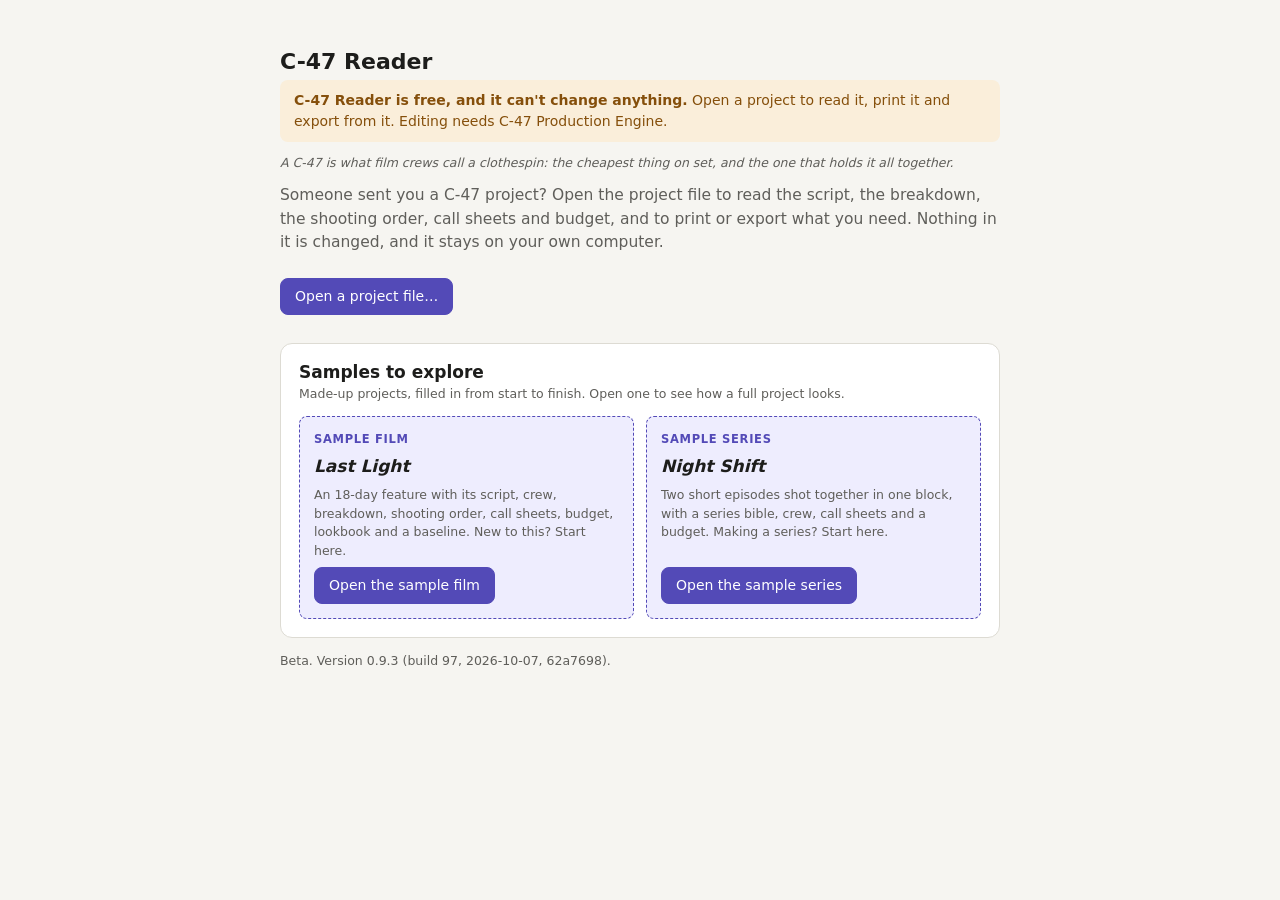
==== reader/index.html @ 86b0354d "Web beta and reader feralucce/c47-production-engine@62a7698caaa9f60eac550958cb6850347ad1d078" ====
<!doctype html>
<html lang="en">
  <head>
    <meta http-equiv="Content-Security-Policy" content="default-src 'self'; script-src 'self' blob:; worker-src 'self' blob:; style-src 'self' 'unsafe-inline'; font-src 'self' data:; img-src 'self' data: blob:; connect-src 'none'; object-src 'none'; base-uri 'none'" />
    <meta charset="utf-8" />
    <meta name="viewport" content="width=device-width, initial-scale=1" />
    <title>C-47 Production Engine</title>
    <link rel="icon" type="image/svg+xml" href="./favicon.svg" />
    <script type="module" crossorigin src="./assets/index-cq1JS5Hu.js"></script>
    <link rel="stylesheet" crossorigin href="./assets/index-5JGXc9bZ.css">
  </head>
  <body>
    <div id="app"></div>
  </body>
</html>
---- reader/assets/index-5JGXc9bZ.css ----
@font-face{font-family:Courier Prime;font-style:normal;font-display:swap;font-weight:400;src:url(./courier-prime-latin-ext-400-normal-B-EsvyE4.woff2)format("woff2"),url(./courier-prime-latin-ext-400-normal-CKOCNFvK.woff)format("woff");unicode-range:U+100-2BA,U+2BD-2C5,U+2C7-2CC,U+2CE-2D7,U+2DD-2FF,U+304,U+308,U+329,U+1D00-1DBF,U+1E00-1E9F,U+1EF2-1EFF,U+2020,U+20A0-20AB,U+20AD-20C0,U+2113,U+2C60-2C7F,U+A720-A7FF}@font-face{font-family:Courier Prime;font-style:normal;font-display:swap;font-weight:400;src:url(./courier-prime-latin-400-normal-BbyBr73r.woff2)format("woff2"),url(./courier-prime-latin-400-normal-BAlbUm6l.woff)format("woff");unicode-range:U+??,U+131,U+152-153,U+2BB-2BC,U+2C6,U+2DA,U+2DC,U+304,U+308,U+329,U+2000-206F,U+20AC,U+2122,U+2191,U+2193,U+2212,U+2215,U+FEFF,U+FFFD}@font-face{font-family:Courier Prime;font-style:normal;font-display:swap;font-weight:700;src:url(./courier-prime-latin-ext-700-normal-ByMJlNdM.woff2)format("woff2"),url(./courier-prime-latin-ext-700-normal-BIFoAzHx.woff)format("woff");unicode-range:U+100-2BA,U+2BD-2C5,U+2C7-2CC,U+2CE-2D7,U+2DD-2FF,U+304,U+308,U+329,U+1D00-1DBF,U+1E00-1E9F,U+1EF2-1EFF,U+2020,U+20A0-20AB,U+20AD-20C0,U+2113,U+2C60-2C7F,U+A720-A7FF}@font-face{font-family:Courier Prime;font-style:normal;font-display:swap;font-weight:700;src:url(./courier-prime-latin-700-normal-D1YCjmaD.woff2)format("woff2"),url(./courier-prime-latin-700-normal-CVvp4Sof.woff)format("woff");unicode-range:U+??,U+131,U+152-153,U+2BB-2BC,U+2C6,U+2DA,U+2DC,U+304,U+308,U+329,U+2000-206F,U+20AC,U+2122,U+2191,U+2193,U+2212,U+2215,U+FEFF,U+FFFD}:root{--bg:#f6f5f1;--panel:#fff;--panel-2:#fbfaf7;--ink:#1d1d1b;--muted:#5f5e5a;--line:#dddbd3;--accent:#534ab7;--accent-ink:#fff;--accent-soft:#eeedfe;--warn:#854f0b;--warn-soft:#faeeda;--danger:#a32d2d;--danger-soft:#fcebeb;--ok:#3b6d11;--paper:#fff;--paper-ink:#111;--radius:8px;--lightningcss-light:initial;--lightningcss-dark: ;color-scheme:light dark;font-family:system-ui,-apple-system,Segoe UI,sans-serif}@media (prefers-color-scheme:dark){:root{--lightningcss-light: ;--lightningcss-dark:initial;--bg:#1b1b1a;--panel:#252523;--panel-2:#2c2c29;--ink:#ecebe6;--muted:#b4b2a9;--line:#3d3d3a;--accent:#afa9ec;--accent-ink:#1b1b1a;--accent-soft:#2f2b58;--warn:#fac775;--warn-soft:#3d2a0c;--danger:#f09595;--danger-soft:#431818;--ok:#97c459}}*{box-sizing:border-box}html,body,#app{height:100%}body{background:var(--bg);color:var(--ink);margin:0;font-size:14px;line-height:1.5}button,input,textarea,select{font:inherit;color:inherit}h1,h2,h3{line-height:1.25}h1{margin:0 0 4px;font-size:22px}h2{margin:0 0 8px;font-size:17px}p{margin:0 0 10px}.muted{color:var(--muted)}.small{font-size:12.5px}.btn{border:1px solid var(--line);background:var(--panel);border-radius:var(--radius);cursor:pointer;align-items:center;gap:6px;padding:7px 14px;display:inline-flex}.btn:hover:not(:disabled){border-color:var(--accent)}.btn:disabled{opacity:.5;cursor:default}.btn.primary{background:var(--accent);border-color:var(--accent);color:var(--accent-ink)}.btn.quiet{background:0 0;border-color:#0000}.btn.danger{color:var(--danger)}.btn:focus-visible,.navitem:focus-visible,.termlink:focus-visible,input:focus-visible,textarea:focus-visible,select:focus-visible{outline:2px solid var(--accent);outline-offset:2px}[tabindex="0"]:focus-visible{outline:2px solid var(--accent);outline-offset:-2px}button:focus-visible{outline:2px solid var(--accent);outline-offset:2px}.notice{border-radius:var(--radius);justify-content:space-between;align-items:flex-start;gap:12px;margin:0 0 12px;padding:10px 14px;display:flex}.notice.error{background:var(--danger-soft);color:var(--danger)}.notice.warn{background:var(--warn-soft);color:var(--warn)}.notice ul{margin:4px 0 0;padding-left:18px}.start{max-width:760px;margin:0 auto;padding:48px 20px}.start .lead{color:var(--muted);margin-bottom:24px;font-size:15.5px}.start .name-note{margin:0 0 12px;font-style:italic}.start .actions{flex-wrap:wrap;gap:10px;margin:0 0 28px;display:flex}.card{background:var(--panel);border:1px solid var(--line);border-radius:12px;margin-bottom:14px;padding:18px}.recover li{border-bottom:1px solid var(--line);flex-wrap:wrap;justify-content:space-between;align-items:center;gap:8px;padding:8px 0;display:flex}.recover li:last-child{border-bottom:0}.recover ul{margin:0;padding:0;list-style:none}.workspace{grid-template-rows:auto minmax(0,1fr);grid-template-columns:260px minmax(0,1fr);height:100%;display:grid}.topbar{background:var(--panel);border-bottom:1px solid var(--line);flex-wrap:wrap;grid-column:1/-1;justify-content:space-between;align-items:center;gap:10px 16px;padding:10px 16px;display:flex}.topbar .title{font-size:15px;font-weight:600}.topbar .status{color:var(--muted);font-size:12.5px}.topbar .status.dirty{color:var(--warn)}.topbar .tools{flex-wrap:wrap;gap:8px;display:flex}.nav{background:var(--panel-2);border-right:1px solid var(--line);padding:10px 8px;overflow:auto}.nav-group{background:var(--panel);border:1px solid var(--line);border-radius:var(--radius);margin:0 0 12px;padding:4px 4px 6px}.nav h3{text-transform:uppercase;letter-spacing:.06em;color:var(--accent);border-bottom:2px solid var(--accent-soft);margin:4px 6px;padding:4px 4px 6px;font-size:12px;font-weight:700}.navitem{text-align:left;border-radius:var(--radius);cursor:pointer;background:0 0;border:0;flex-direction:column;width:100%;padding:6px 10px;display:flex}.navitem:hover{background:var(--accent-soft)}.navitem.active{background:var(--accent-soft);box-shadow:inset 3px 0 0 var(--accent);border-radius:0 var(--radius) var(--radius) 0}.navitem .plain{font-weight:600}.navitem .term{color:var(--muted);font-size:12px}.navitem .soon{color:var(--muted);font-size:11px}.main{padding:20px 24px 40px;overflow:auto}.screen-head{flex-wrap:wrap;justify-content:space-between;align-items:baseline;gap:8px 16px;margin-bottom:16px;display:flex}@media (max-width:800px){.workspace{grid-template-rows:auto auto minmax(0,1fr);grid-template-columns:1fr}.nav{border-right:0;border-bottom:1px solid var(--line);gap:4px;padding:6px;display:flex;overflow-x:auto}.nav h3{display:none}.nav-group{display:contents}.navitem{flex:none;width:auto}.navitem .term,.navitem .soon{display:none}.main{padding:16px}}.termlink{cursor:help;color:inherit;text-align:left;background:0 0;border:0;padding:0}.termlink .ind{color:var(--muted);font-weight:400}.termlink:hover .plain,.termlink:hover .ind{color:var(--accent);-webkit-text-decoration:underline dotted;text-decoration:underline dotted}.termhint{margin:4px 0 10px;display:block}.termcard{border:1px solid var(--line);background:var(--panel);max-width:640px;color:var(--ink);border-radius:12px;margin:0 0 16px;padding:14px 16px;font-size:14px;display:block}.termcard .plain,.termcard .industry,.termcard .text,.termcard .disputed,.termcard .src{display:block}.termcard .text{margin:0 0 8px}.termcard .head{justify-content:space-between;align-items:flex-start;gap:8px;display:flex}.termcard .plain{margin:0;font-size:16px;font-weight:600}.termcard .industry{color:var(--accent);margin:2px 0 8px}.termcard .disputed{background:var(--warn-soft);color:var(--warn);border-radius:var(--radius);margin:6px 0;padding:6px 10px;font-size:13px}.termcard .src{color:var(--muted);word-break:break-all;font-size:12px}.form-and-preview{grid-template-columns:minmax(280px,420px) minmax(0,1fr);align-items:start;gap:24px;display:grid}@media (max-width:1000px){.form-and-preview{grid-template-columns:1fr}}.field{flex-direction:column;gap:4px;margin-bottom:14px;display:flex}.field label{font-weight:600}.field .hint{color:var(--muted);font-size:12.5px}.field input,.field textarea,.field select{border:1px solid var(--line);border-radius:var(--radius);background:var(--panel);padding:7px 10px}.field textarea{resize:vertical;min-height:64px}.table{border-collapse:collapse;background:var(--panel);border:1px solid var(--line);border-radius:12px;width:100%;overflow:hidden}.table th,.table td{text-align:left;border-bottom:1px solid var(--line);vertical-align:top;padding:8px 12px}.table th{color:var(--muted);background:var(--panel-2);font-size:12.5px;font-weight:600}.table tr:last-child td{border-bottom:0}.row-form{flex-wrap:wrap;align-items:flex-end;gap:8px;margin:14px 0;display:flex}.row-form .field{margin:0}.search{border:1px solid var(--line);border-radius:var(--radius);background:var(--panel);width:100%;max-width:420px;margin-bottom:14px;padding:8px 12px}.badge{background:var(--accent-soft);color:var(--accent);border-radius:999px;padding:1px 8px;font-size:11.5px;font-weight:600;display:inline-block}.badge.warn{background:var(--warn-soft);color:var(--warn)}.soon-box{max-width:680px}.soon-box .milestone{margin-bottom:12px;display:inline-block}.paper-wrap{background:var(--panel-2);border:1px solid var(--line);border-radius:12px;padding:20px;overflow:auto}.sheet-scale{transform-origin:0 0}.sheet{background:var(--paper);color:var(--paper-ink);font-family:Courier Prime,Courier New,Courier,monospace;font-size:12pt;line-height:.166667in;position:relative;box-shadow:0 1px 4px #0000002e}.sheet .block{white-space:pre;position:absolute;overflow:hidden}.sheet .u{text-decoration:underline}.sheet .b{font-weight:700}.sheet .sans{font-family:system-ui,-apple-system,Segoe UI,Arial,sans-serif}.sheet .box{box-sizing:border-box;-webkit-print-color-adjust:exact;-moz-print-color-adjust:exact;print-color-adjust:exact;position:absolute}.print-root{display:none}.script-layout{grid-template-columns:210px minmax(0,1fr);align-items:start;gap:16px;display:grid}.scene-list{max-height:calc(100vh - 150px);position:sticky;top:0;overflow:auto}.scene-list h2{text-transform:uppercase;letter-spacing:.05em;color:var(--muted);font-size:12px}.line-bar{z-index:2;background:var(--panel);border:1px solid var(--line);border-radius:12px;flex-wrap:wrap;align-items:center;gap:6px 14px;margin-bottom:10px;padding:8px 12px;font-size:13px;display:flex;position:sticky;top:-20px}.line-bar .lbl{font-weight:600}.line-bar select{border:1px solid var(--line);border-radius:var(--radius);background:var(--panel);padding:5px 8px}.line-bar .hint{white-space:nowrap}.scene-list ol{margin:0;padding:0;list-style:none}.scene-item{text-align:left;border-radius:var(--radius);cursor:pointer;background:0 0;border:0;grid-template-columns:28px 1fr auto;gap:6px;width:100%;padding:5px 6px;font-size:12.5px;display:grid}.scene-item:hover,.scene-item.on{background:var(--accent-soft)}.scene-item .sn{font-weight:700}.scene-item .se{color:var(--muted);font-variant-numeric:tabular-nums}.keys{background:var(--accent-soft);border-radius:var(--radius);margin:0 0 10px;padding:8px 12px}kbd{text-align:center;border:1px solid var(--line);background:var(--panel);border-bottom-width:2px;border-radius:5px;min-width:40px;margin-right:3px;padding:0 5px;font-size:11.5px;display:inline-block}@media (max-width:800px){.script-layout{grid-template-columns:1fr}.scene-list{max-height:220px;position:static}}.script-tools{flex-wrap:wrap;align-items:center;gap:8px 10px;margin:-6px 0 12px;display:flex}.script-tools .sep{background:var(--line);width:1px;height:20px;margin:0 4px}.chip{background:var(--panel-2);border:1px solid var(--line);border-radius:999px;padding:3px 10px;font-size:12.5px;display:inline-block}.chip.locked{background:var(--accent-soft);color:var(--accent);border-color:#0000;font-weight:600}.btn.small{padding:4px 10px;font-size:13px}.script-frame{--zoom:1;overflow-x:auto}.script-paper{zoom:var(--zoom);width:8.5in;margin:0 auto}.script-doc{--indent:0in;color:#111;caret-color:#534ab7;background:#fff;outline:none;min-height:11in;padding:1in 1in 1in 1.5in;font-family:Courier Prime,Courier New,Courier,monospace;font-size:12pt;line-height:.166667in;position:relative;overflow-x:clip;box-shadow:0 1px 4px #0000002e}.script-doc .el{--indent:0in;margin:.166667in 0 0}.script-doc>.el:first-child{margin-top:0}.script-doc .el-heading{text-transform:uppercase;margin-top:.333333in;font-weight:700}.script-doc .el-character{text-transform:uppercase;--indent:2.2in;width:3.8in;margin-left:2.2in}.script-doc .el-parenthetical{--indent:1.6in;width:2.5in;margin-top:0;margin-left:1.6in}.script-doc .el-dialogue{--indent:1in;width:3.5in;margin-top:0;margin-left:1in}.script-doc .el-transition{text-align:right;text-transform:uppercase}.script-doc .el-centered{text-align:center}.script-doc .el-lyric{--indent:1in;width:3.5in;margin-left:1in;font-style:italic}.script-doc .el-note,.script-doc .el-section,.script-doc .el-synopsis{color:#5f5e5a;background:#faf6e2;border-radius:3px;padding:0 4px;font-family:system-ui,sans-serif;font-size:10.5pt}.script-doc .el-note:before{content:"Note: ";font-weight:600}.script-doc .el-section:before{content:"Outline: ";font-weight:600}.script-doc .el-synopsis:before{content:"Summary: ";font-weight:600}.script-doc .el-pagebreak{border-top:2px dashed #9b9a94;min-height:.166667in}.script-doc .el-pagebreak:before{content:"Forced page break";color:#5f5e5a;font-family:system-ui,sans-serif;font-size:10pt}.script-doc .el{position:relative}.script-doc .el-heading[data-scene]:before,.script-doc .el-heading[data-scene]:after{content:attr(data-scene);color:#111;font-weight:700;text-decoration:none;position:absolute;top:0}.script-doc .el-heading[data-scene]:before{left:-.75in}.script-doc .el-heading[data-scene]:after{left:6.1in}.script-doc .el[data-rev]:not(.el-heading):after{content:"*";top:0;left:calc(6.55in - var(--indent));font-weight:700;position:absolute}.script-doc .el-heading.is-omitted{color:#8a8984;text-decoration:line-through}.script-doc .omitted-tag{color:#5f5e5a;letter-spacing:.05em;background:#ecebe6;border-radius:3px;margin-left:12px;padding:0 6px;font:600 10px/1.6 system-ui,sans-serif;text-decoration:none;display:inline-block}.script-doc .pagegap{width:8.5in;margin:calc(1in / 6) 0 calc(1in / 6) calc(-1.5in - var(--indent));color:#5f5e5a;text-align:center;letter-spacing:.04em;text-transform:uppercase;-webkit-user-select:none;user-select:none;background:#ecebe6;padding:6px 0;font:600 11px/1.4 system-ui,sans-serif;display:block}@media print{@page{margin:0}body{background:#fff}#app>:not(.print-root){display:none!important}.print-root{display:block}.print-root .sheet{box-shadow:none;break-after:page}.print-root .sheet:last-child{break-after:auto}}.seg{border:1px solid var(--line);border-radius:var(--radius);display:inline-flex;overflow:hidden}.seg button{background:var(--panel);cursor:pointer;border:0;padding:4px 12px;font-size:13px}.seg button+button{border-left:1px solid var(--line)}.seg button.on{background:var(--accent);color:var(--accent-ink)}.script-layout.tagging{grid-template-columns:190px minmax(0,1fr) 280px}.script-doc[contenteditable=false]{caret-color:#0000;cursor:text}.script-doc .tag{background:color-mix(in srgb, var(--c) 30%, transparent);box-shadow:inset 0 -2px 0 var(--c);cursor:pointer;border-radius:2px}.sw{border-radius:3px;flex:none;width:12px;height:12px;display:inline-block}.tag-picker{z-index:20;background:var(--panel);border:1px solid var(--line);border-radius:12px;width:340px;padding:12px;font-size:13px;position:fixed;box-shadow:0 8px 28px #0003}.tag-picker h4{margin:0 0 8px;font-size:13.5px}.tag-picker input{border:1px solid var(--accent);border-radius:var(--radius);background:var(--panel);width:100%;margin:6px 0 4px;padding:6px 9px}.tag-picker .grp{text-transform:uppercase;letter-spacing:.05em;color:var(--muted);margin:8px 0 3px;font-size:11px;font-weight:600}.pick-list{max-height:240px;overflow:auto}.pick-opt{text-align:left;cursor:pointer;background:0 0;border:0;border-radius:6px;grid-template-columns:12px 1fr auto;align-items:center;gap:8px;width:100%;padding:4px 6px;display:grid}.pick-opt.hi{background:var(--accent-soft)}.pick-foot{border-top:1px solid var(--line);color:var(--muted);margin-top:8px;padding-top:7px;font-size:12px}.needs-panel{background:var(--panel);border:1px solid var(--line);border-radius:12px;max-height:calc(100vh - 150px);padding:14px;position:sticky;top:0;overflow:auto}.needs-panel h2{margin:0 0 2px}.need-cat{margin-top:12px}.need-cat-h{align-items:baseline;gap:7px;font-size:13px;font-weight:600;display:flex}.need-cat-h .muted{font-size:12px;font-weight:400}.need-cat ul{margin:3px 0 0 19px;padding:0;list-style:none}.need-cat li{justify-content:space-between;gap:8px;padding:2px 0;display:flex}.need-cat li.unwritten>span:first-child{font-style:italic}.need-cat .why{color:var(--muted);white-space:nowrap;font-size:12px}.need-cat .x{color:var(--muted);cursor:pointer;background:0 0;border:0;padding:0 0 0 6px;font-size:14px;line-height:1}.need-cat .x:hover{color:var(--danger)}.needs-panel .add{justify-content:center;width:100%;margin-top:14px}@media (max-width:1100px){.script-layout.tagging{grid-template-columns:minmax(0,1fr) 260px}.script-layout.tagging .scene-list{display:none}}@media (max-width:800px){.script-layout.tagging{grid-template-columns:1fr}.needs-panel{max-height:none;position:static}}.el-layout{grid-template-columns:250px minmax(0,1fr);align-items:start;gap:20px;display:grid}.cat-list{background:var(--panel);border:1px solid var(--line);border-radius:12px;max-height:calc(100vh - 140px);padding:8px;position:sticky;top:0;overflow:auto}.cat-list>button{text-align:left;cursor:pointer;background:0 0;border:0;border-radius:6px;grid-template-columns:12px 1fr auto;align-items:center;gap:8px;width:100%;padding:5px 8px;font-size:13px;display:grid}.cat-list>button:hover,.cat-list>button.on{background:var(--accent-soft)}.cat-list .term{color:var(--muted);font-size:11.5px;display:block}.cat-list .n{color:var(--muted);font-size:12px}.add-cat{border-top:1px solid var(--line);align-items:center;gap:6px;margin-top:6px;padding:8px 4px 2px;display:flex}.add-cat input:not([type=color]){border:1px solid var(--line);border-radius:var(--radius);background:var(--panel);flex:1;min-width:0;padding:4px 8px}input[type=color]{border:1px solid var(--line);background:var(--panel);cursor:pointer;border-radius:6px;flex:none;width:30px;height:28px;padding:1px}.cat-head{align-items:center;gap:12px;margin-bottom:6px;display:flex}.cat-head>div{flex:1}.cat-name{border-radius:var(--radius);background:0 0;border:1px solid #0000;width:100%;max-width:480px;margin-left:-6px;padding:2px 6px;font-size:18px;font-weight:600}.cat-name:hover,.cat-name:focus{border-color:var(--line);background:var(--panel)}.cast-tools{justify-content:space-between;align-items:flex-start;gap:12px;display:flex}.cast-tools p{max-width:620px;margin:0 0 10px}.el-table td{vertical-align:middle}.cell-input{background:0 0;border:1px solid #0000;border-radius:6px;width:100%;min-width:140px;padding:3px 6px}.cell-input:hover,.cell-input:focus{border-color:var(--line);background:var(--panel)}.el-table select{border:1px solid var(--line);background:var(--panel);border-radius:6px;max-width:200px;padding:3px 6px}.el-table .grip{color:#6f6e69;cursor:grab;letter-spacing:-2px;width:18px}.el-table .num{font-variant-numeric:tabular-nums;font-weight:700}.el-table tr.dragging td{background:var(--accent-soft)}.lock{border:1px solid var(--line);background:var(--panel);cursor:pointer;color:var(--muted);border-radius:999px;padding:1px 10px;font-size:12px}.lock.on{background:var(--accent-soft);color:var(--accent);border-color:#0000;font-weight:600}.updown button{border:1px solid var(--line);background:var(--panel);cursor:pointer;border-radius:5px;width:24px;height:24px;margin-right:2px}.updown button:disabled{opacity:.35;cursor:default}.more-row td{background:var(--panel-2)}.more-tools{flex-wrap:wrap;align-items:center;gap:10px 18px;display:flex}.more-tools select{border:1px solid var(--line);background:var(--panel);border-radius:6px;padding:3px 6px}@media (max-width:900px){.el-layout{grid-template-columns:1fr}.cat-list{max-height:260px;position:static}.el-table{display:block;overflow-x:auto}}.breakdown-screen .screen-head .seg button{padding:5px 14px}.sheet-tools{flex-wrap:wrap;align-items:center;gap:8px 10px;margin-bottom:12px;display:flex}.sheet-tools select{border:1px solid var(--line);border-radius:var(--radius);background:var(--panel);max-width:320px;padding:6px 8px}.sheet-tools .sep{background:var(--line);width:1px;height:22px;margin:0 4px}.synopsis{max-width:760px}.breakdown-screen .length-field{max-width:360px}.sheet-preview{flex-direction:column;gap:16px;display:inline-flex}.where-table .cat-row td{background:var(--panel-2);font-weight:600}.where-table td:nth-child(2),.where-table td:nth-child(3){white-space:nowrap;font-variant-numeric:tabular-nums}.board-tools{flex-wrap:wrap;align-items:center;gap:8px;display:flex}.board-tools select{border:1px solid var(--line);border-radius:var(--radius);background:var(--panel);max-width:260px;padding:5px 8px}.board-layout{grid-template-columns:minmax(0,1fr) 300px;align-items:start;gap:16px;display:grid}.board{border:1px solid var(--line);background:var(--panel);border-radius:12px;overflow:hidden}.board .cols,.board .strip{grid-template-columns:18px 46px 64px minmax(140px,2fr) 74px 58px 80px minmax(120px,2fr);align-items:center;gap:8px;padding:0 10px;display:grid}.board .cols{border-bottom:1px solid var(--line);background:var(--panel-2);z-index:1;padding-top:7px;padding-bottom:7px;position:sticky;top:0}.board .cols span{color:var(--muted);font-size:11.5px;font-weight:600;line-height:1.2}.board .cols small{font-size:10.5px;font-weight:400;display:block}.board .strip{color:#1d1d1b;cursor:pointer;border-bottom:1px solid #0000001f;min-height:26px;font-size:12.5px}.board .strip .num{font-variant-numeric:tabular-nums;font-weight:700}.board .strip .set{text-overflow:ellipsis;white-space:nowrap;overflow:hidden}.board .strip .note{color:#3d3d3a;white-space:nowrap;text-overflow:ellipsis;font-size:12px;overflow:hidden}.board .grip{color:#0000009e;letter-spacing:-2px;cursor:grab}.board .assumed{color:#5f5e5a;font-style:italic}.board .sel{outline-offset:-2px;outline:2px solid #534ab7;position:relative}.board .dragging{opacity:.45}.board .over{box-shadow:inset 0 3px #534ab7}.board .drop-end{background:#534ab7;height:3px}.daybreak{color:#f2f1ec;cursor:pointer;background:#161616;flex-wrap:wrap;align-items:center;gap:4px 14px;padding:6px 10px;font-size:12.5px;display:flex}.daybreak strong{font-size:13px}.daybreak .m{color:#c9c7bf}.banner-row{border-bottom:1px solid var(--line);color:#3d3d3a;cursor:pointer;background:repeating-linear-gradient(45deg,#fbfaf7,#fbfaf7 8px,#f1efe8 8px 16px);padding:5px 10px 5px 38px;font-size:12.5px;font-weight:600}.banner-row.move{background:repeating-linear-gradient(45deg,#fdeee0,#fdeee0 8px,#f8dfc6 8px 16px)}.pool-head{background:var(--panel-2);border-top:2px dashed var(--line);border-bottom:1px solid var(--line);color:var(--ink);padding:8px 10px;font-size:12.5px}.board-side{flex-direction:column;gap:12px;display:flex;position:sticky;top:0}.board-side .card{margin:0;padding:14px}.board-side h2{margin:0 0 8px}.details-head{justify-content:space-between;align-items:baseline;gap:8px;display:flex}.detail-move{flex-wrap:wrap;align-items:center;gap:6px;margin:0 0 12px;display:flex}.detail-move select,.details select{border:1px solid var(--line);border-radius:var(--radius);background:var(--panel);padding:5px 8px}.time-pair{grid-template-columns:1fr 1fr;gap:10px;display:grid}.check-row{align-items:flex-start;gap:8px;margin:4px 0 12px;font-size:13px;display:flex}.legend{grid-template-columns:1fr 1fr;gap:4px 10px;font-size:12px;display:grid}.legend span{align-items:center;gap:6px;display:flex}.legend i{border:1px solid #0003;border-radius:2px;width:18px;height:12px;display:inline-block}@media (max-width:1100px){.board-layout{grid-template-columns:1fr}.board-side{position:static}}@media (max-width:800px){.board{overflow-x:auto}.board .cols,.board .strip{min-width:720px}}.shoot-settings h2{font-size:15px}.weekdays{border:0;flex-wrap:wrap;gap:4px 10px;margin:0 0 14px;padding:0;display:flex}.weekdays legend{margin-bottom:4px;padding:0;font-weight:600}.weekdays label{align-items:center;gap:4px;font-size:13px;display:flex}.inline-add{flex-wrap:wrap;align-items:center;gap:6px;display:flex}.chips{flex-wrap:wrap;gap:6px;margin:6px 0 0;padding:0;list-style:none;display:flex}.chips .chip button{cursor:pointer;color:var(--muted);background:0 0;border:0;padding:0 0 0 4px}.phase-bar{flex-wrap:wrap;align-items:center;gap:6px 8px;margin:10px 0 0;display:flex}.phase-card{margin-bottom:14px}.phase-card h2{margin:0 0 8px}.phase-add{flex-wrap:wrap;align-items:center;gap:8px 12px;display:flex}.phase-add>input{border:1px solid var(--line);border-radius:var(--radius);background:var(--panel);color:var(--ink);min-width:240px;padding:5px 8px}.phase-add .swatches{margin:0}.phase .phase-name{font:inherit;color:inherit;padding:0}.phase-recolor{flex-wrap:wrap;align-items:center;gap:6px 10px;margin-top:10px;display:flex}.phase{color:#1d1d1b;border-radius:999px;align-items:center;gap:4px;padding:2px 6px 2px 10px;font-size:12.5px;font-weight:600;display:inline-flex}.phase input[type=color]{background:0 0;border:0;width:18px;height:18px;padding:0}.phase button{cursor:pointer;color:#5f5e5a;background:0 0;border:0;padding:0 2px}.phase-bar .inline-add input:not([type=color]){border:1px solid var(--line);border-radius:var(--radius);background:var(--panel);padding:4px 8px}.task-form{grid-template-columns:minmax(200px,2fr) minmax(140px,1fr) minmax(260px,2fr) auto;align-items:end;gap:10px 14px;max-width:1100px;display:grid}.task-form .field{margin:0}.when{border:0;flex-direction:column;gap:4px;margin:0;padding:0;font-size:13px;display:flex}.when legend{margin-bottom:2px;padding:0;font-weight:600}.when label{align-items:center;gap:6px;display:flex}.when input[type=number]{border:1px solid var(--line);background:var(--panel);border-radius:6px;width:56px;padding:2px 6px}.when input[type=date]{border:1px solid var(--line);background:var(--panel);border-radius:6px;padding:2px 6px}.weeks{border:1px solid var(--line);background:var(--panel);border-radius:12px;overflow:hidden}.week{border-bottom:1px solid var(--line);grid-template-columns:150px 1fr;align-items:start;gap:12px;padding:9px 14px;font-size:13px;display:grid}.week:last-child{border-bottom:0}.week.shoot{background:var(--panel-2)}.week .wk{font-weight:600}.week .out{color:var(--muted);font-size:11.5px;font-weight:400;display:block}.tasks{margin:0;padding:0;list-style:none}.tasks li{grid-template-columns:20px minmax(160px,1fr) 150px auto 20px;align-items:center;gap:6px;padding:1px 0;display:grid}.tasks li.done .cell-input{color:var(--muted);text-decoration:line-through}.tasks select{border:1px solid var(--line);color:#1d1d1b;background:var(--panel);border-radius:999px;padding:1px 8px;font-size:12px}.tasks .tied{color:var(--accent);white-space:nowrap;font-size:11px}.tasks .x{cursor:pointer;color:var(--muted);background:0 0;border:0}.from-board{color:var(--accent);margin-top:4px;font-size:12px;font-weight:600}@media (max-width:900px){.task-form,.week{grid-template-columns:1fr}.tasks li{grid-template-columns:20px 1fr 120px 20px}.tasks .tied{display:none}}.city-results{border:1px solid var(--line);border-radius:var(--radius);background:var(--panel);max-height:240px;margin:4px 0;padding:4px;list-style:none;overflow:auto}.city-results button{text-align:left;cursor:pointer;background:0 0;border:0;border-radius:6px;flex-direction:column;align-items:flex-start;width:100%;padding:4px 8px;font-size:13px;display:flex}.city-results button:hover,.city-results button:focus-visible{background:var(--accent-soft)}.city-results .muted{font-size:12px}.board-side .field input,.board-side .field select,.board-side .field textarea{width:100%;min-width:0}.time-pair{grid-template-columns:minmax(0,1fr) minmax(0,1fr)}.tabs{border-bottom:1px solid var(--line);flex-wrap:wrap;gap:2px;margin:0 0 16px;display:flex}.tabs button{color:var(--muted);cursor:pointer;background:0 0;border:0;border-bottom:3px solid #0000;padding:8px 14px;font-weight:600}.tabs button.on{color:var(--ink);border-bottom-color:var(--accent)}.tabs .n{color:var(--muted);margin-left:6px;font-weight:400}.tool-row{flex-wrap:wrap;align-items:center;gap:8px 12px;margin-bottom:12px;display:flex}.tool-row input{border:1px solid var(--line);border-radius:var(--radius);background:var(--panel);padding:6px 10px}.tool-row .find{min-width:260px}.split{grid-template-columns:minmax(0,1fr) 360px;align-items:start;gap:16px;display:grid}.split>.card.detail{max-height:calc(100vh - 150px);margin:0;position:sticky;top:0;overflow:auto}.split .field input,.split .field select,.split .field textarea{width:100%;min-width:0}.table tr.pick{cursor:pointer}.table tr.pick:hover td{background:var(--panel-2)}.table tr.rowsel td{background:var(--accent-soft)!important}.pill{white-space:nowrap;background:var(--panel-2);color:var(--muted);border-radius:999px;padding:1px 8px;font-size:11.5px;font-weight:600;display:inline-block}.pill.pay-cash{color:#3b6d11;background:#e6f2dc}.pill.pay-in-kind,.pill.pay-pro-bono{color:#534ab7;background:#eeedfe}.pill.pay-deferred{background:var(--warn-soft);color:var(--warn)}.unavail{color:var(--warn);font-size:12.5px}.tag-note{color:var(--warn);font-size:11.5px;font-weight:400}.minor label{align-items:center;gap:4px;margin-right:6px;font-size:13px;display:inline-flex}.minor input[type=number]{border:1px solid var(--line);background:var(--panel);border-radius:6px;width:64px;padding:2px 6px}.items-table select,.hub-screen .table select{border:1px solid var(--line);background:var(--panel);border-radius:6px;max-width:220px;padding:3px 6px}.items-table .cat-row td{background:var(--panel-2);font-weight:600}.cell-input.money{min-width:70px;max-width:100px}.roles-panel{margin-bottom:14px}@media (max-width:1000px){.split{grid-template-columns:1fr}.split>.card.detail{max-height:none;position:static}.hub-screen .table{display:block;overflow-x:auto}}.checks-card ul{max-height:320px;margin:0;padding:0;list-style:none;overflow:auto}.checks-card h2{justify-content:space-between;align-items:baseline;gap:8px;display:flex}.checks-card .count{color:var(--ok);font-size:12px;font-weight:600}.checks-card .count.warn{color:var(--warn)}.check button{text-align:left;border:0;border-top:1px solid var(--line);cursor:pointer;width:100%;color:inherit;background:0 0;grid-template-columns:16px 1fr;gap:6px;padding:6px 0;font-size:12.5px;display:grid}.check button:disabled{cursor:default}.check button:not(:disabled):hover{background:var(--panel-2)}.check .i{font-weight:700}.check.warn .i{color:var(--warn)}.check.info .i{color:var(--accent)}.check.ok .i{color:var(--ok)}.board .strip .flag{color:#a32d2d;margin-left:3px;font-weight:800;display:inline-block}.keep-together{flex-direction:column;gap:6px;display:flex}.keep-together .lbl{font-weight:600}.keep-together .chip button{cursor:pointer;color:var(--muted);background:0 0;border:0}.minor-limits{margin-top:8px}.minor-limits .termcard{padding:10px 12px;font-size:12.5px}.print-menu{border:1px solid var(--line);border-radius:var(--radius);background:var(--panel);padding:5px 8px;font-size:13px}.dood-wrap{border:1px solid var(--line);background:var(--panel);border-radius:12px;max-height:calc(100vh - 260px);overflow:auto}.dood{border-collapse:separate;border-spacing:0;font-size:12.5px}.dood th,.dood td{border-right:1px solid var(--line);border-bottom:1px solid var(--line);text-align:center;white-space:nowrap;padding:4px 6px}.dood thead th{background:var(--panel-2);z-index:1;font-size:11.5px;position:sticky;top:0}.dood thead th span{color:var(--muted);font-size:11px;font-weight:400;display:block}.dood th.extra{color:#1d1d1b;background:#e3ecf7}.dood .who{background:var(--panel);text-align:left;z-index:2;min-width:180px;position:sticky;left:0}.dood thead .who{z-index:3;background:var(--panel-2)}.dood td.code{color:#1d1d1b;font-variant-numeric:tabular-nums;min-width:38px;font-weight:700}.dood .tot{background:var(--panel-2);min-width:46px}.dood tbody tr{cursor:pointer}.dood tbody tr:hover .who{background:var(--accent-soft)}.dood tbody tr.sel .who{background:var(--accent-soft);box-shadow:inset 3px 0 0 var(--accent)}.dood-key{margin-top:8px}.dood-detail{max-width:720px;margin-top:14px}.dood-detail h3{margin:12px 0 6px;font-size:13.5px}.cs-layout{flex-direction:column;gap:12px;display:flex}.cs-entries{grid-template-columns:minmax(0,1fr) minmax(0,1.4fr);align-items:start;gap:0 16px;display:grid}.cs-entries .cs-crew,.cs-entries .notice{grid-column:1/-1}.cs-sheet-head{margin:8px 0 0}.cs-preview{align-self:flex-start;max-width:100%;overflow-x:auto}.cs-row{flex-wrap:wrap;gap:0 16px;display:flex}.cs-table{border-collapse:collapse;width:100%;font-size:13px}.cs-table th{text-align:left;color:var(--muted);border-bottom:1px solid var(--line);padding:4px 6px;font-size:11.5px;font-weight:600}.cs-table td{border-bottom:1px solid var(--line);vertical-align:middle;padding:4px 6px}.cs-table input{border:1px solid var(--line);border-radius:var(--radius);background:var(--panel);width:100%;min-width:0;padding:4px 6px}.cs-table input.cs-note{min-width:120px}.cs-table-wrap{overflow-x:auto}.cs-time{white-space:nowrap;align-items:center;gap:4px;display:inline-flex}.cs-time input.from-crew{color:var(--muted)}.sheet .page-pic{object-fit:cover;border:0;border-radius:0;margin:0;padding:0;display:block;position:absolute}.sheet .page-pic.missing{background:#e8e6df}.samples{margin-top:18px}.samples h2{margin:0 0 2px;font-size:17px}.sample-tiles{grid-template-columns:repeat(auto-fit,minmax(240px,1fr));gap:12px;margin-top:12px;display:grid}.start .sample{border:1px dashed var(--accent);border-radius:var(--radius);background:var(--accent-soft);flex-direction:column;align-items:flex-start;gap:6px;padding:14px;display:flex}.sample .sample-kind{text-transform:uppercase;letter-spacing:.06em;color:var(--accent);font-size:11.5px;font-weight:700}.sample .sample-name{font-size:17px}.sample .btn{margin-top:auto}.print-list{max-width:900px}.print-preview{margin-top:16px}.preview-pages{flex-wrap:wrap;align-items:flex-start;gap:12px;display:flex}.look-screen.dropping{outline:3px dashed var(--accent);outline-offset:6px;border-radius:12px}.pic-grid{grid-template-columns:repeat(auto-fill,minmax(168px,1fr));gap:12px;display:grid}.pic{text-align:left;border:1px solid var(--line);background:var(--panel);cursor:pointer;border-radius:10px;flex-direction:column;align-items:flex-start;gap:4px;padding:8px;display:flex}.pic.sel{border-color:var(--accent);box-shadow:0 0 0 2px var(--accent-soft)}.pic .cap{text-overflow:ellipsis;white-space:nowrap;max-width:100%;font-size:13px;font-weight:600;overflow:hidden}.pic-open{cursor:pointer;text-align:left;background:0 0;border:0;flex-direction:column;align-items:flex-start;gap:4px;width:100%;padding:0;display:flex}.pic-tools{gap:2px;display:flex}.thumb{background:var(--panel-2);border-radius:6px;justify-content:center;align-items:center;max-width:100%;display:flex;overflow:hidden}.thumb img{object-fit:cover;width:100%;height:100%}.pic-strip{flex-wrap:wrap;gap:6px;display:flex}.pic.small-pic{padding:3px}.pic-big{object-fit:contain;background:var(--panel-2);border-radius:8px;width:100%;max-height:260px}.pic-detail .check-row{align-items:center;gap:6px;display:flex}.drop-hint{border:2px dashed var(--line);text-align:center;color:var(--muted);border-radius:12px;margin-bottom:12px;padding:28px}.look-boards{grid-template-columns:200px minmax(0,1fr);align-items:start;gap:16px;display:grid}.board-list{flex-direction:column;gap:4px;display:flex}.board-pick{text-align:left;cursor:pointer;background:0 0;border:1px solid #0000;border-radius:8px;padding:6px 10px;font-weight:600}.board-pick.on{background:var(--accent-soft);border-color:var(--accent)}.board-body .inline-add input{font-size:15px;font-weight:600}.board-notes{border:1px solid var(--line);border-radius:var(--radius);background:var(--panel);width:100%;min-height:44px;margin:8px 0 12px;padding:6px 10px}.look-foot{margin-top:14px}@media (max-width:900px){.look-boards{grid-template-columns:minmax(0,1fr)}}.drawer{border:1px solid var(--line);background:var(--panel);border-radius:10px;margin:10px 0;padding:8px 10px}.drawer-head{flex-wrap:wrap;align-items:center;gap:4px 10px;display:flex}.drawer-tools{gap:4px;margin-left:auto;display:flex}.drawer-pics{flex-wrap:wrap;gap:8px;margin-top:8px;display:flex}.drawer-pic{width:120px;margin:0;position:relative}.drawer-pic img{object-fit:cover;background:var(--panel-2);border-radius:6px;width:120px;height:80px;display:block}.drawer-pic figcaption{text-overflow:ellipsis;white-space:nowrap;margin-top:2px;font-size:11.5px;overflow:hidden}.drawer-pic .unlink{color:#fff;cursor:pointer;background:#0009;border:0;border-radius:999px;width:22px;height:22px;line-height:1;position:absolute;top:3px;right:3px}.drawer-pick{flex-direction:column;gap:6px;margin-top:8px;display:flex}.changes-screen .versions input{border:1px solid var(--line);border-radius:var(--radius);background:var(--panel);min-width:240px;padding:4px 6px}.pill.baseline{color:#3b6d11;background:#e6f2dc;margin-left:8px}.compare-head{flex-wrap:wrap;align-items:center;gap:8px;margin-bottom:8px;display:flex}.compare-head h2{margin:0 8px 0 0}.compare-head select{border:1px solid var(--line);border-radius:var(--radius);background:var(--panel);padding:5px 8px}.impact{background:var(--panel-2);border-radius:10px;margin-bottom:14px;padding:10px 14px}.impact h3{margin:0 0 8px;font-size:14px}.impact-grid{grid-template-columns:max-content 1fr;gap:4px 18px;margin:0 0 10px;display:grid}.impact-grid dt{color:var(--muted)}.impact-grid dd{font-variant-numeric:tabular-nums;margin:0}.impact .up{color:#a3261b}.impact .down{color:#3b6d11}.impact-days{max-width:720px}.diff-group h4{margin:12px 0 4px;font-size:13px}.diff-group ul{margin:0;padding-left:18px}.diff-group li{margin:2px 0;font-size:13px}.diff-group li.diff-added::marker{content:"+  ";color:#3b6d11;font-weight:700}.diff-group li.diff-removed::marker{content:"−  ";color:#a3261b;font-weight:700}.diff-group li.diff-changed::marker{content:"~  ";color:#854f0b;font-weight:700}.requests .request-form{grid-template-columns:minmax(200px,1fr) minmax(160px,260px);align-items:start;gap:8px;margin:8px 0;display:grid}.requests .request-form textarea{grid-column:1/-1;min-height:52px}.requests .request-form button{justify-self:start}.requests input,.requests textarea{border:1px solid var(--line);border-radius:var(--radius);background:var(--panel);padding:6px 10px}.request-title{align-items:center;gap:10px;display:flex}.request-title input{flex:1;font-size:15px;font-weight:600}.pill.open{background:var(--warn-soft);color:var(--warn)}.pill.approved{color:#3b6d11;background:#e6f2dc}.pill.rejected{color:#a3261b;background:#f6dcda}.open-request{border-left:4px solid #e0a339;padding-left:12px}.decide{flex-wrap:wrap;align-items:center;gap:8px;display:flex}.request-log .log-more td{background:var(--panel-2)}.request-bar{background:var(--warn-soft);color:var(--ink);border-color:#e0a339}.collab-review .offered{margin:8px 0 12px;padding:0;list-style:none}.collab-review .offered li{border-bottom:1px solid var(--line);padding:6px 8px}.collab-review .offered li.clash{background:var(--warn-soft);color:var(--ink);border:1px solid #e0a339;border-radius:6px;flex-direction:column;gap:4px;display:flex}.collab-review label{align-items:flex-start;gap:8px;display:flex}.collab input{border:1px solid var(--line);border-radius:var(--radius);background:var(--panel);padding:6px 10px}.collab-list{margin-top:10px}.budget-wrap{border:1px solid var(--line);background:var(--panel);border-radius:12px;overflow:auto}.budget{border-collapse:collapse;width:100%;font-size:13px}.budget th{text-align:left;color:var(--muted);border-bottom:1px solid var(--line);background:var(--panel-2);vertical-align:bottom;padding:6px 8px;font-size:11.5px;font-weight:600}.budget th span{font-size:11px;font-weight:400;display:block}.budget td{border-bottom:1px solid var(--line);padding:5px 8px}.budget .num{text-align:right;font-variant-numeric:tabular-nums;white-space:nowrap}.budget td.zero{color:var(--muted)}.budget .acct{font-variant-numeric:tabular-nums;width:70px}.budget .group-head td{background:var(--panel-2);padding-top:10px;font-weight:700}.budget .group-total td{border-bottom:2px solid var(--line);font-weight:600}.budget .grand td{background:var(--accent-soft);font-size:14px;font-weight:700}.budget .acct-row{cursor:pointer}.budget .acct-row:hover td{background:var(--accent-soft)}.budget .acct-row.empty td{color:var(--muted)}.budget input,.budget select{border:1px solid var(--line);border-radius:var(--radius);background:var(--panel);padding:4px 6px}.budget input.wide{width:100%;min-width:180px}.budget.lines td{vertical-align:middle}.budget.lines select{max-width:150px}.budget.lines input.what{min-width:200px}.budget.lines td,.budget.lines th{padding-left:6px;padding-right:6px}.budget.totals{max-width:760px;margin-top:4px}.budget-add{margin-bottom:12px}.budget-intro{justify-content:space-between;align-items:flex-start;gap:16px;margin-bottom:10px;display:flex}.budget-intro p{margin:0}.budget .muted-row td{color:var(--muted);font-size:12.5px}.budget.list{max-width:980px}.budget .nowrap{white-space:nowrap}.budget tr.open td{background:var(--accent-soft)}.budget .line-more td{background:var(--panel-2);padding:10px 12px}.line-more-grid{flex-wrap:wrap;align-items:center;gap:8px 18px;margin-bottom:8px;display:flex}.line-more-grid .check{align-items:center;gap:4px;display:inline-flex}.budget-templates h2{margin-top:0}.template-list{grid-template-columns:repeat(auto-fill,minmax(220px,1fr));gap:10px;display:grid}.template{text-align:left;border:1px solid var(--line);background:var(--panel);cursor:pointer;border-radius:10px;flex-direction:column;gap:4px;padding:10px 12px;display:flex}.template:hover{border-color:var(--accent);background:var(--accent-soft)}.bring-in{flex-wrap:wrap;align-items:center;gap:8px;margin:10px 0 14px;display:flex}.global-chip.linked{color:#3b6d11;background:#e6f2dc}.line-notes{align-items:center;gap:8px;max-width:640px;display:flex}.global-chip{color:#534ab7;white-space:nowrap;background:#eeedfe;border-radius:999px;padding:2px 8px;font-size:12px;font-weight:600;display:inline-block}@media (max-width:1100px){.cs-entries{grid-template-columns:minmax(0,1fr)}}.gaps{margin:0;padding:0;list-style:none}.gaps li{border-top:1px solid var(--line);flex-wrap:wrap;align-items:center;gap:6px 12px;padding:5px 0;font-size:13px;display:flex}.inline-num{border:1px solid var(--line);background:var(--panel);border-radius:6px;width:52px;padding:1px 6px}.board{max-height:max(320px,100vh - 260px);overflow:auto}.board-side{max-height:max(320px,100vh - 150px);overflow:auto}.board-add .per-day{align-items:center;gap:4px;display:inline-flex}.board-add .per-day input{border:1px solid var(--line);border-radius:var(--radius);background:var(--panel);width:52px;color:var(--ink);padding:4px 6px}.board-add .per-day input[aria-invalid=true]{border-color:var(--danger)}.board .strip .set-color{text-align:center;border:1px solid #00000059;border-radius:4px;min-width:26px;padding:1px 5px;display:inline-block}.swatches{grid-template-columns:repeat(13,22px);gap:5px;max-width:100%;margin:4px 0;display:grid}.swatch.none{grid-column:1/-1;justify-self:start;width:auto;min-width:24px}.swatch{cursor:pointer;border:1px solid #00000040;border-radius:5px;width:22px;height:22px;padding:0}.swatch.none{background:linear-gradient(135deg, transparent 45%, var(--danger) 45%, var(--danger) 55%, transparent 55%), var(--panel);border-color:var(--line)}.swatch[aria-checked=true]{outline:2px solid var(--ink);outline-offset:2px}.swatch:focus-visible{outline:2px solid var(--accent);outline-offset:2px}.swatch:disabled{cursor:default;opacity:.5}.set-colors ul{flex-direction:column;gap:2px;margin:0;padding:0;list-style:none;display:flex}.set-pick{text-align:left;width:100%;color:var(--ink);cursor:pointer;background:0 0;border:0;border-radius:4px;align-items:center;gap:8px;padding:4px 2px;font-size:12.5px;display:flex}.set-pick:hover{background:var(--panel-2)}.set-pick i{border:1px solid #0000004d;border-radius:3px;flex:none;width:18px;height:14px}.set-pick i.empty{border-style:dashed;border-color:var(--muted)}.tool-group{flex-wrap:wrap;align-items:center;gap:8px 10px;display:inline-flex}.notice.undo{background:var(--accent-soft);color:var(--ink);align-items:center}.time-field{flex-wrap:nowrap;align-items:center;gap:2px;max-width:100%;display:inline-flex;position:relative}.time-field input{border:1px solid var(--line);border-radius:var(--radius);background:var(--panel);width:8.5em;min-width:0;color:var(--ink);padding:5px 8px}.time-field input.from-crew{color:var(--muted)}.time-field input[aria-invalid=true]{border-color:var(--danger)}.time-open{border:1px solid var(--line);background:var(--panel-2);color:var(--ink);border-radius:var(--radius);cursor:pointer;padding:4px 7px}.time-list{z-index:20;background:var(--panel);border:1px solid var(--line);border-radius:var(--radius);min-width:9.5em;max-height:220px;margin:2px 0 0;padding:4px 0;list-style:none;position:absolute;top:100%;left:0;overflow:auto;box-shadow:0 6px 20px #0000002e}.time-list button{text-align:left;width:100%;color:var(--ink);cursor:pointer;font-variant-numeric:tabular-nums;background:0 0;border:0;padding:4px 12px;font-size:13px;display:block}.time-list button:hover,.time-list button:focus-visible{background:var(--accent-soft)}.time-list button[aria-selected=true]{font-weight:700}.time-bad{white-space:nowrap;color:var(--danger);background:var(--panel);z-index:5;border-radius:4px;margin-top:2px;padding:1px 4px;font-size:11.5px;position:absolute;top:100%;left:0}.board-side .field .time-field{display:flex}.board-side .field .time-field input{flex:1;width:auto}.cs-table .time-field input{width:7.4em}.cs-table input[type=time]{width:auto}.role-who{align-items:center;gap:8px;display:inline-flex}.role-plus{padding:1px 8px;font-weight:700;line-height:1.3}.roles-panel .inline-add input{border:1px solid var(--line);border-radius:var(--radius);background:var(--panel);color:var(--ink);padding:4px 8px}.budget.lines tr.line-a td{border-bottom:0;padding-bottom:2px}.budget.lines tr.line-b td{padding-top:2px}.budget.lines .line-b-row{flex-wrap:wrap;align-items:center;gap:6px 18px;display:flex}.budget.lines .line-b-end{gap:4px;margin-left:auto;display:inline-flex}.budget.lines td .what{min-width:220px}.nav[hidden]{display:none!important}.workspace.folded{grid-template-columns:minmax(0,1fr)}.topbar-left{flex-wrap:wrap;align-items:center;gap:8px 14px;display:flex}.topbar .fold{padding:4px 10px}.stage-menu{align-items:center;gap:4px;display:inline-flex}.stage-menu select{border:1px solid var(--line);border-radius:var(--radius);background:var(--panel);color:var(--ink);padding:5px 8px;font-weight:600}.dialog-backdrop{z-index:100;background:#14141273;place-items:center;padding:16px;display:grid;position:fixed;inset:0}.dialog-box{background:var(--panel);width:min(520px,100%);max-height:calc(100vh - 32px);color:var(--ink);border:1px solid var(--line);border-radius:12px;flex-direction:column;gap:12px;padding:20px 22px;display:flex;overflow:auto;box-shadow:0 18px 50px #0000004d}.dialog-box h2{margin:0;font-size:17px}.dialog-box>:last-child{flex-wrap:wrap;justify-content:flex-end;gap:8px;margin-top:4px;display:flex}.cs-sheet-bar{flex-wrap:wrap;justify-content:flex-start;align-items:center;gap:8px 16px;margin-top:8px;display:flex}.cs-sheet-bar .cs-sheet-head{margin:0}.nav-title{color:var(--ink);margin:2px 8px 4px;font-size:15px;font-weight:700}@media (max-width:800px){.nav-title{display:none}}@media (max-width:560px){.swatches{grid-template-columns:repeat(9,22px)}}.board-side .swatches{grid-template-columns:repeat(13,16px);gap:3px}.board-side .swatch{border-radius:4px;width:16px;height:16px}.row-remove{color:inherit;opacity:.75;cursor:pointer;background:0 0;border:1px solid #0000;border-radius:4px;margin-left:auto;padding:2px 7px;font-size:15px;line-height:1}.row-remove:hover,.row-remove:focus-visible{opacity:1;border-color:currentColor}.banner-row{align-items:center;gap:4px;display:flex}.row-remove{color:#b3261e;opacity:1;font-size:17px;font-weight:700}.daybreak .row-remove{color:#ff6b62}.row-remove:hover,.row-remove:focus-visible{background:#ff5a502e;border-color:#0000}.script-doc .el-episode{color:#2a2560;background:#eeedfe;border:2px solid #534ab7;border-radius:6px;margin:.3in 0 .15in;padding:10px 14px;font:700 15px/1.4 system-ui,-apple-system,Segoe UI,sans-serif}.script-doc .el-episode:before{content:"Episode " attr(data-episode) ": ";color:#534ab7}.scene-list .ep-head button{text-align:left;background:var(--accent-soft);width:100%;color:var(--ink);border-radius:var(--radius);cursor:pointer;border:0;margin-top:8px;padding:6px 8px;font-size:12.5px;font-weight:700}.line-bar .ep-number input{border:1px solid var(--line);border-radius:var(--radius);background:var(--panel);width:64px;color:var(--ink);padding:4px 6px}.bible-list{flex-direction:column;gap:12px;max-width:900px;display:flex}.bible-card h3{margin:0 0 2px}.bible-card textarea,.bible-card .inline-add input{border:1px solid var(--line);border-radius:var(--radius);background:var(--panel);width:100%;color:var(--ink);font:inherit;padding:6px 10px}.bible-card .inline-add{flex-wrap:nowrap;margin-bottom:6px}.bible-card .inline-add input{font-weight:600}.bible-card.card{margin-bottom:0}.bible-screen .card.bible-card .field textarea{width:100%}.table.continuity input.wide{width:100%;min-width:260px}.print-preview .preview-head{border-top:2px solid var(--accent);flex-wrap:wrap;justify-content:space-between;align-items:center;gap:8px 16px;margin-top:18px;padding-top:14px;display:flex}.print-preview .preview-head h2{margin:0}.episode-bar{background:var(--panel);border:1px solid var(--line);border-radius:var(--radius);flex-direction:column;gap:6px;margin:0 0 12px;padding:8px 10px;display:flex}.episode-bar .season{flex-wrap:wrap;align-items:center;gap:6px;display:flex}.episode-bar .season-name{min-width:70px;font-size:12.5px;font-weight:700}.episode-bar .ep-tab{border:1px solid var(--line);background:var(--panel-2);cursor:pointer;border-radius:999px;padding:3px 12px}.episode-bar .ep-tab:hover{background:var(--accent-soft)}.episode-bar .ep-tab.on{background:var(--accent);color:var(--accent-ink);border-color:var(--accent)}.episode-bar .ep-tab.on .muted{color:inherit}.episode-bar>.btn{align-self:flex-start}.log-head{flex-wrap:wrap;align-items:center;gap:6px 10px;margin-top:14px;display:flex}.log-head h3{margin:0 auto 0 0}.row-tools{white-space:nowrap}.row-tools .btn+.btn{margin-left:4px}tr.cleared td{opacity:.6}.beta-notice{background:var(--panel);border:1px solid var(--line);border-left:4px solid var(--accent);border-radius:var(--radius);margin:0 0 14px;padding:8px 12px}.show-link{margin-left:8px;padding:1px 8px;font-size:12px}.diff-list li{flex-wrap:wrap;align-items:baseline;gap:2px 6px;display:flex}.collab-review .offered li{align-items:baseline}.showing-bar{background:var(--accent-soft);color:var(--ink);border:1px solid var(--accent);align-items:center}.showing-bar .showing-tools{flex:none;gap:6px;display:flex}.script-doc p.focus-line{scroll-margin:160px;position:relative}.script-doc p.focus-on{background:#fff1a8;border-radius:2px;box-shadow:0 0 0 4px #fff1a8,0 0 0 6px #e0a339}.script-doc p.focus-after{background:#fffbe0;box-shadow:0 6px 0 -2px #e0a339}.script-doc p.focus-before{background:#fffbe0;box-shadow:0 -6px 0 -2px #e0a339}.script-doc p.focus-after:after,.script-doc p.focus-before:before{content:"Their new line goes here";color:#854f0b;white-space:nowrap;background:#faeeda;border:1px solid #e0a339;border-radius:4px;padding:1px 5px;font:600 10px system-ui,sans-serif;position:absolute;right:-.9in}.script-doc p.focus-after:after{bottom:-12px}.script-doc p.focus-before:before{top:-12px}.showing-bar .showing-wording{background:var(--panel);border-left:3px solid #e0a339;border-radius:4px;margin-top:6px;padding:6px 10px;font-family:Courier Prime,Courier New,monospace;font-size:13px;display:block}.showing-bar .showing-wording b{font-family:system-ui,sans-serif;font-size:12px}.main-col{flex-direction:column;min-width:0;min-height:0;display:flex}.main-col>.main{flex:1;min-height:0}.main-col>.showing-bar{flex:none;margin:10px 24px 0}.workspace.reader [data-edit],.workspace.reader .main-col .inline-add,.workspace.reader .main-col .request-form{display:none!important}.workspace.reader .main-col input:read-only:not([type=checkbox]):not([type=radio]),.workspace.reader .main-col textarea:read-only{box-shadow:none;resize:none;cursor:default;background:0 0;border-color:#0000}.workspace.reader .main-col input:read-only:placeholder-shown,.workspace.reader .main-col textarea:read-only:placeholder-shown{visibility:hidden}.workspace.reader .main-col select:disabled{appearance:none;color:inherit;opacity:1;cursor:default;background:0 0;border-color:#0000}.workspace.reader .main-col input:disabled{opacity:1;cursor:default}.workspace.reader .grip{visibility:hidden}
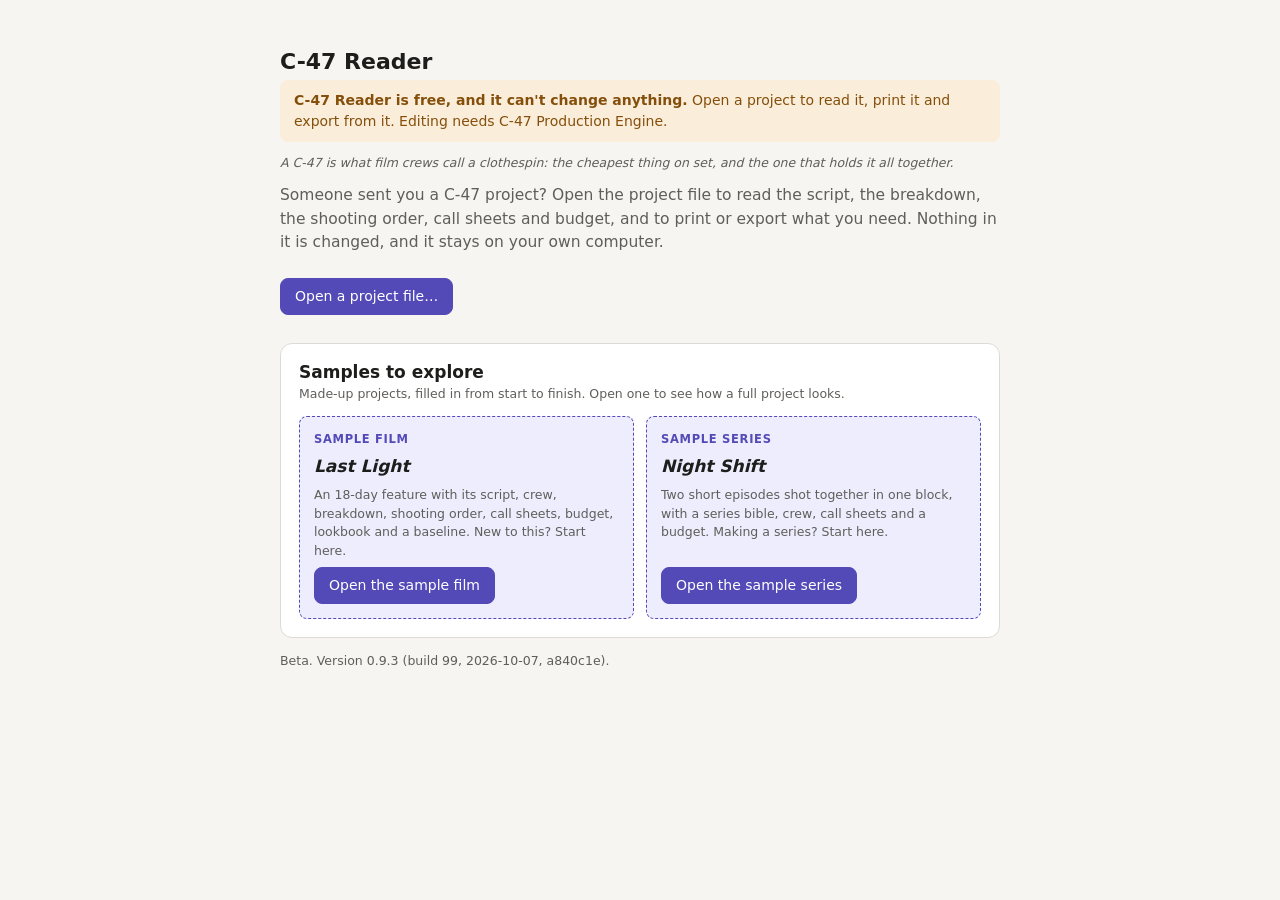
==== commit f279bd9b: "Web beta and reader feralucce/c47-production-engine@a840c1ec159a7277616bcbd245b42160ad90fb37" ====
--- a/reader/index.html
+++ b/reader/index.html
@@ -6,7 +6,7 @@
     <meta name="viewport" content="width=device-width, initial-scale=1" />
     <title>C-47 Production Engine</title>
     <link rel="icon" type="image/svg+xml" href="./favicon.svg" />
-    <script type="module" crossorigin src="./assets/index-cq1JS5Hu.js"></script>
+    <script type="module" crossorigin src="./assets/index-Csk_kYIo.js"></script>
     <link rel="stylesheet" crossorigin href="./assets/index-5JGXc9bZ.css">
   </head>
   <body>
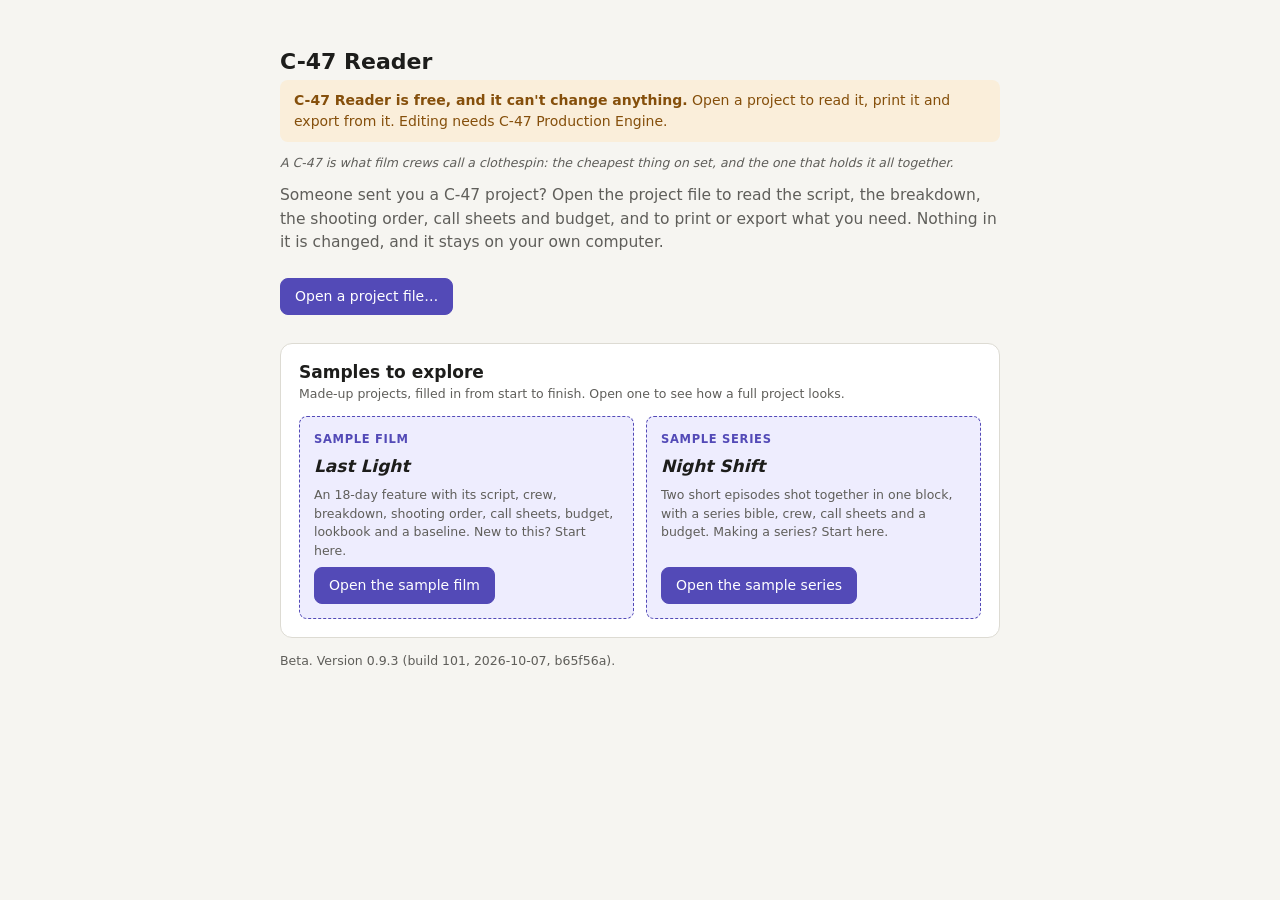
==== commit 6e3811fb: "Web beta and reader feralucce/c47-production-engine@b65f56aff6afc783fa8f268106a6a2f7093c0c4d" ====
--- a/reader/index.html
+++ b/reader/index.html
@@ -6,7 +6,7 @@
     <meta name="viewport" content="width=device-width, initial-scale=1" />
     <title>C-47 Production Engine</title>
     <link rel="icon" type="image/svg+xml" href="./favicon.svg" />
-    <script type="module" crossorigin src="./assets/index-Csk_kYIo.js"></script>
+    <script type="module" crossorigin src="./assets/index-Ca3xIVSg.js"></script>
     <link rel="stylesheet" crossorigin href="./assets/index-5JGXc9bZ.css">
   </head>
   <body>
